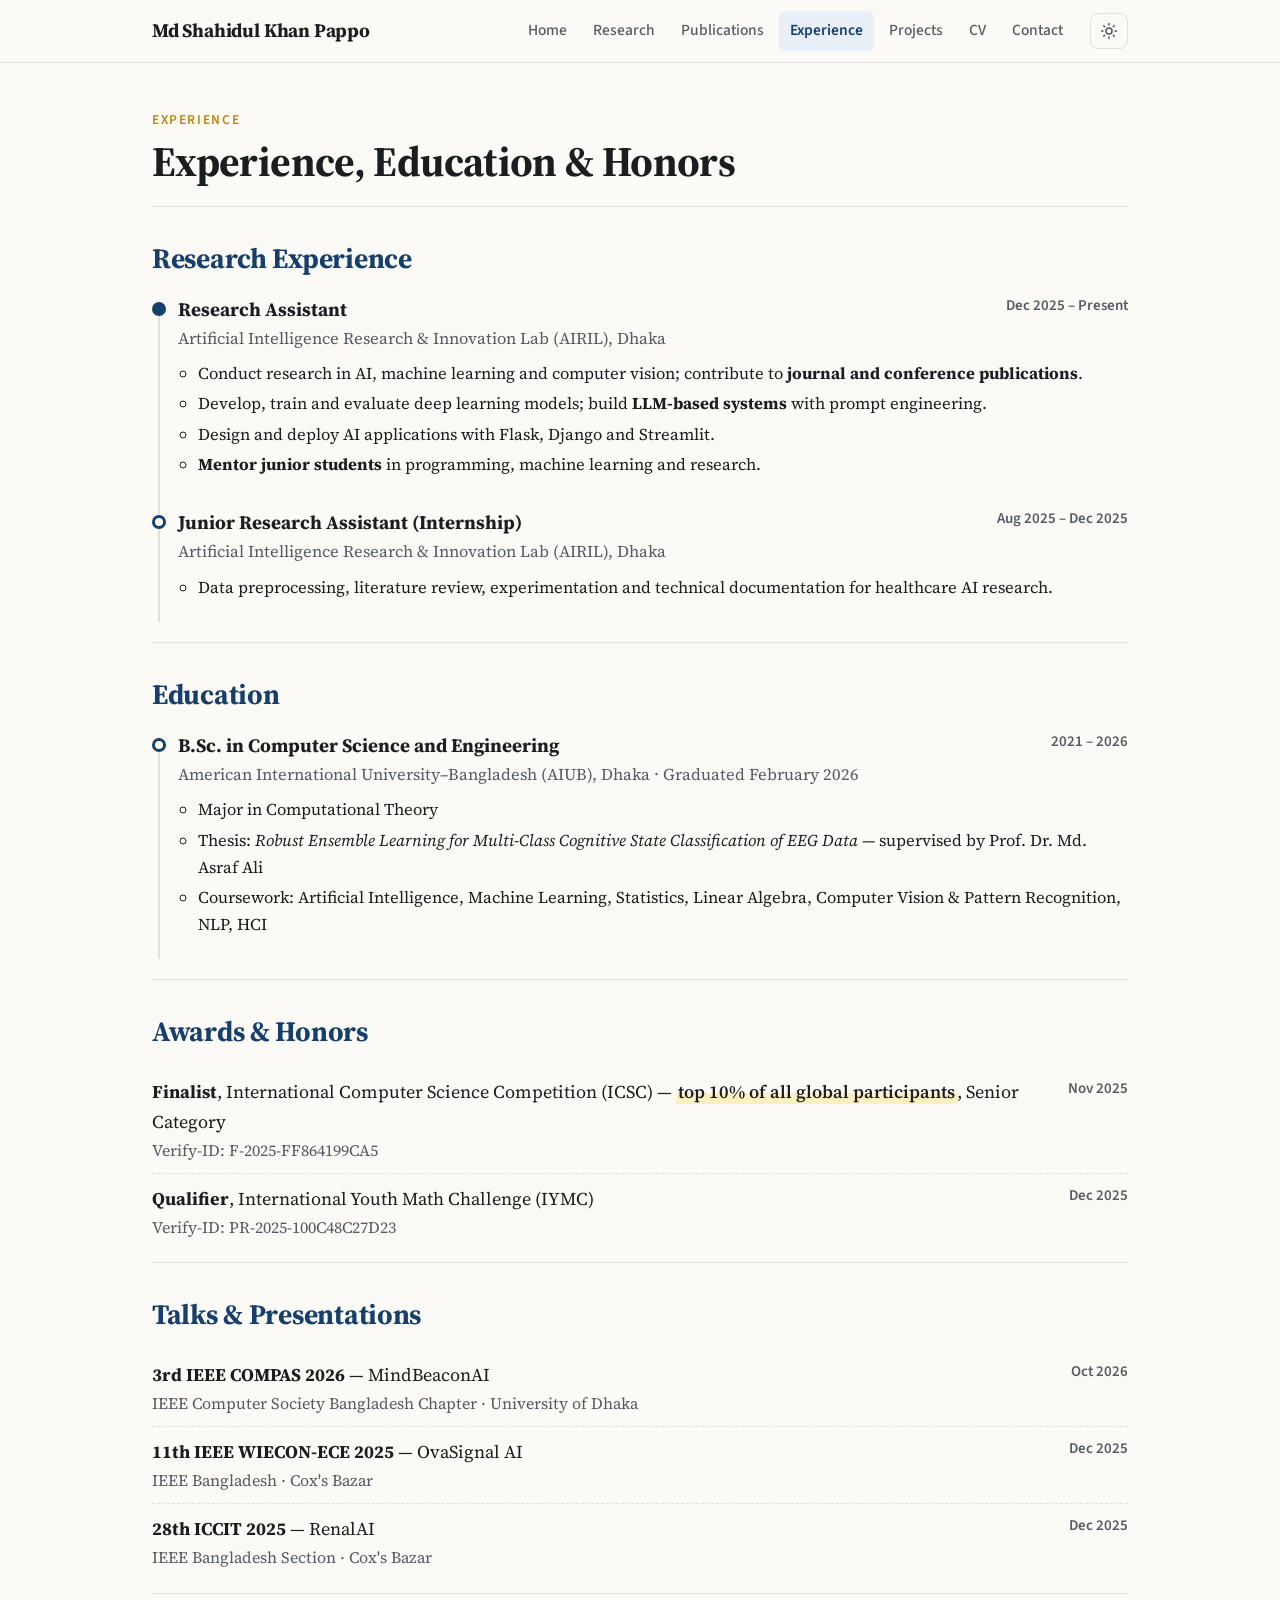
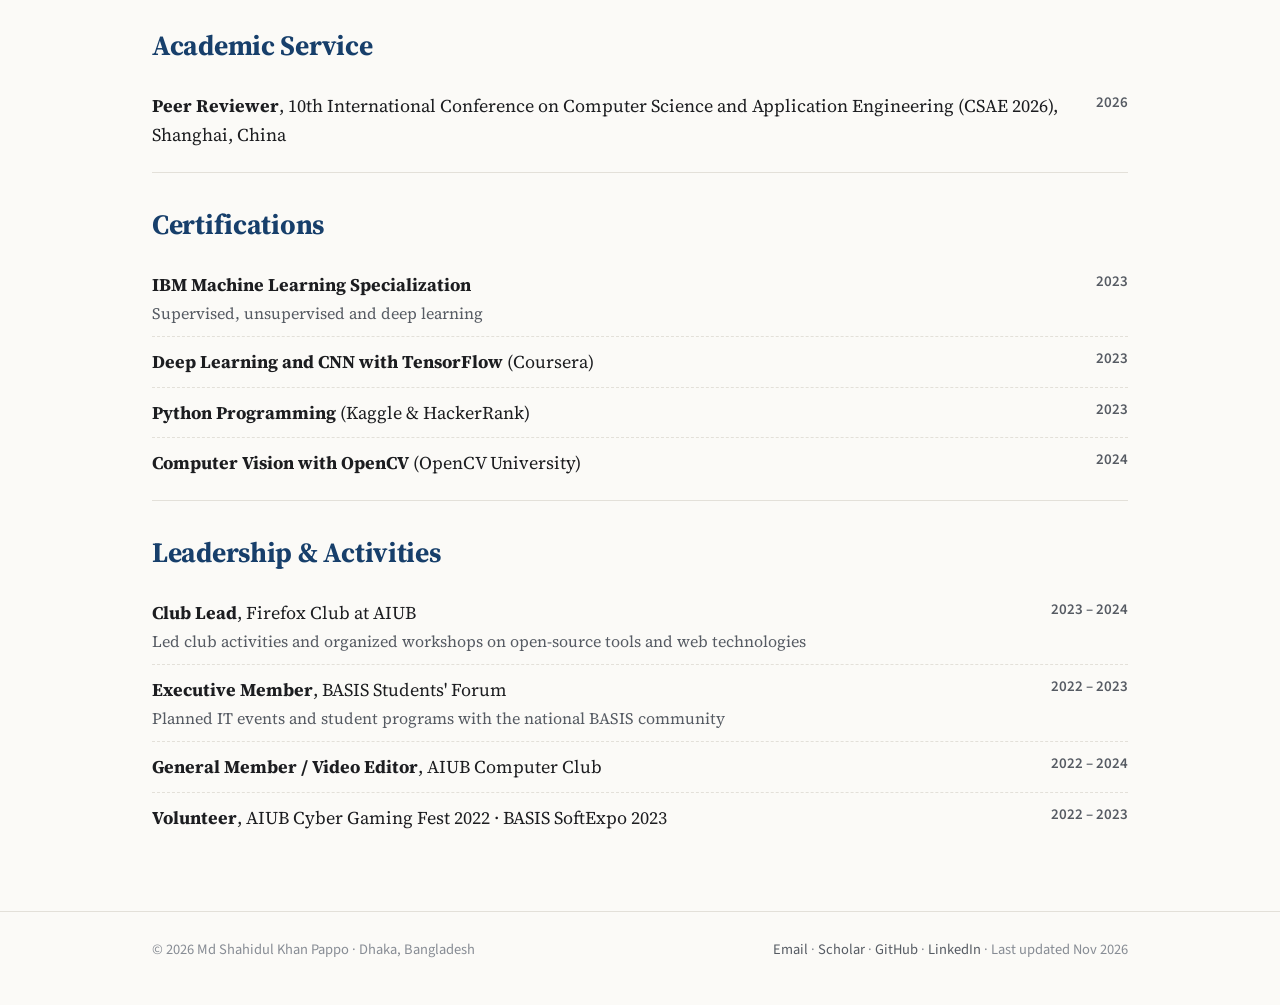
==== experience.html @ 3fa84cf3 "Initial commit" ====
<!DOCTYPE html>
<html lang="en">
<head>
<meta charset="UTF-8">
<meta name="viewport" content="width=device-width, initial-scale=1, viewport-fit=cover">
<title>Experience · Md Shahidul Khan Pappo</title>
<meta name="description" content="Research experience, education, awards, talks and service of Md Shahidul Khan Pappo.">
<meta name="author" content="Md Shahidul Khan Pappo">
<meta name="keywords" content="Md Shahidul Khan Pappo, AI researcher, medical imaging, explainable AI, trustworthy AI, federated learning, LLM agents, Bangladesh">
<meta property="og:type" content="website">
<meta property="og:title" content="Experience · Md Shahidul Khan Pappo">
<meta property="og:description" content="Research experience, education, awards, talks and service of Md Shahidul Khan Pappo.">
<meta property="og:image" content="https://avatars.githubusercontent.com/u/110984853?v=4">
<meta name="theme-color" content="#173f6b">
<link rel="icon" href="data:image/svg+xml,%3Csvg xmlns='http://www.w3.org/2000/svg' viewBox='0 0 100 100'%3E%3Crect width='100' height='100' rx='18' fill='%23173f6b'/%3E%3Ctext x='50' y='66' font-size='46' text-anchor='middle' fill='white' font-family='Georgia,serif'%3ESP%3C/text%3E%3C/svg%3E">
<link rel="preconnect" href="https://fonts.googleapis.com">
<link rel="preconnect" href="https://fonts.gstatic.com" crossorigin>
<link href="https://fonts.googleapis.com/css2?family=Source+Serif+4:ital,opsz,wght@0,8..60,400;0,8..60,600;0,8..60,700;1,8..60,400&amp;family=Source+Sans+3:wght@400;500;600;700&amp;display=swap" rel="stylesheet">
<link rel="stylesheet" href="assets/style.css">
<script src="assets/main.js"></script>
</head>
<body>
<a class="skip" href="#main">Skip to content</a>
<header class="nav">
  <div class="wrap">
    <a class="brand" href="index.html">Md Shahidul Khan Pappo</a>
    <nav class="menu" id="menu" aria-label="Main">
      <a href="index.html">Home</a>
      <a href="research.html">Research</a>
      <a href="publications.html">Publications</a>
      <a href="experience.html">Experience</a>
      <a href="projects.html">Projects</a>
      <a href="cv.html">CV</a>
      <a href="contact.html">Contact</a>
    </nav>
    <button class="iconbtn" id="themeBtn" aria-label="Toggle dark mode" title="Dark / light"><svg viewBox="0 0 24 24" fill="none" stroke="currentColor" stroke-width="2" stroke-linecap="round"><circle cx="12" cy="12" r="4"/><path d="M12 2v2M12 20v2M4.9 4.9l1.4 1.4M17.7 17.7l1.4 1.4M2 12h2M20 12h2M4.9 19.1l1.4-1.4M17.7 6.3l1.4-1.4"/></svg></button>
    <button class="iconbtn" id="menuBtn" aria-label="Open menu" aria-expanded="false" aria-controls="menu"><svg viewBox="0 0 24 24" fill="none" stroke="currentColor" stroke-width="2" stroke-linecap="round"><path d="M4 7h16M4 12h16M4 17h16"/></svg></button>
  </div>
</header>

<main id="main" class="wrap">

<section class="pagehead">
  <div class="kicker">Experience</div>
  <h1>Experience, Education &amp; Honors</h1>
</section>

<section class="block">
  <h2>Research Experience</h2>
  <ul class="tl">
    <li class="now">
      <div class="head"><b>Research Assistant</b><span class="when">Dec 2025 – Present</span></div>
      <span class="org">Artificial Intelligence Research &amp; Innovation Lab (AIRIL), Dhaka</span>
      <ul>
        <li>Conduct research in AI, machine learning and computer vision; contribute to <strong>journal and conference publications</strong>.</li>
        <li>Develop, train and evaluate deep learning models; build <strong>LLM-based systems</strong> with prompt engineering.</li>
        <li>Design and deploy AI applications with Flask, Django and Streamlit.</li>
        <li><strong>Mentor junior students</strong> in programming, machine learning and research.</li>
      </ul>
    </li>
    <li>
      <div class="head"><b>Junior Research Assistant (Internship)</b><span class="when">Aug 2025 – Dec 2025</span></div>
      <span class="org">Artificial Intelligence Research &amp; Innovation Lab (AIRIL), Dhaka</span>
      <ul><li>Data preprocessing, literature review, experimentation and technical documentation for healthcare AI research.</li></ul>
    </li>
  </ul>
</section>

<section class="block">
  <h2>Education</h2>
  <ul class="tl">
    <li>
      <div class="head"><b>B.Sc. in Computer Science and Engineering</b><span class="when">2021 – 2026</span></div>
      <span class="org">American International University–Bangladesh (AIUB), Dhaka · Graduated February 2026</span>
      <ul>
        <li>Major in Computational Theory</li>
        <li>Thesis: <em>Robust Ensemble Learning for Multi-Class Cognitive State Classification of EEG Data</em> — supervised by Prof. Dr. Md. Asraf Ali</li>
        <li>Coursework: Artificial Intelligence, Machine Learning, Statistics, Linear Algebra, Computer Vision &amp; Pattern Recognition, NLP, HCI</li>
      </ul>
    </li>
  </ul>
</section>

<section class="block">
  <h2>Awards &amp; Honors</h2>
  <div class="row"><div><b>Finalist</b>, International Computer Science Competition (ICSC) — <mark>top 10% of all global participants</mark>, Senior Category<span class="sub2">Verify-ID: F-2025-FF864199CA5</span></div><div class="when">Nov 2025</div></div>
  <div class="row"><div><b>Qualifier</b>, International Youth Math Challenge (IYMC)<span class="sub2">Verify-ID: PR-2025-100C48C27D23</span></div><div class="when">Dec 2025</div></div>
</section>

<section class="block">
  <h2>Talks &amp; Presentations</h2>
  <div class="row"><div><b>3rd IEEE COMPAS 2026</b> — MindBeaconAI<span class="sub2">IEEE Computer Society Bangladesh Chapter · University of Dhaka</span></div><div class="when">Oct 2026</div></div>
  <div class="row"><div><b>11th IEEE WIECON-ECE 2025</b> — OvaSignal AI<span class="sub2">IEEE Bangladesh · Cox's Bazar</span></div><div class="when">Dec 2025</div></div>
  <div class="row"><div><b>28th ICCIT 2025</b> — RenalAI<span class="sub2">IEEE Bangladesh Section · Cox's Bazar</span></div><div class="when">Dec 2025</div></div>
</section>

<section class="block">
  <h2>Academic Service</h2>
  <div class="row"><div><b>Peer Reviewer</b>, 10th International Conference on Computer Science and Application Engineering (CSAE 2026), Shanghai, China</div><div class="when">2026</div></div>
</section>

<section class="block">
  <h2>Certifications</h2>
  <div class="row"><div><b>IBM Machine Learning Specialization</b><span class="sub2">Supervised, unsupervised and deep learning</span></div><div class="when">2023</div></div>
  <div class="row"><div><b>Deep Learning and CNN with TensorFlow</b> (Coursera)</div><div class="when">2023</div></div>
  <div class="row"><div><b>Python Programming</b> (Kaggle &amp; HackerRank)</div><div class="when">2023</div></div>
  <div class="row"><div><b>Computer Vision with OpenCV</b> (OpenCV University)</div><div class="when">2024</div></div>
</section>

<section class="block">
  <h2>Leadership &amp; Activities</h2>
  <div class="row"><div><b>Club Lead</b>, Firefox Club at AIUB<span class="sub2">Led club activities and organized workshops on open-source tools and web technologies</span></div><div class="when">2023 – 2024</div></div>
  <div class="row"><div><b>Executive Member</b>, BASIS Students' Forum<span class="sub2">Planned IT events and student programs with the national BASIS community</span></div><div class="when">2022 – 2023</div></div>
  <div class="row"><div><b>General Member / Video Editor</b>, AIUB Computer Club</div><div class="when">2022 – 2024</div></div>
  <div class="row"><div><b>Volunteer</b>, AIUB Cyber Gaming Fest 2022 · BASIS SoftExpo 2023</div><div class="when">2022 – 2023</div></div>
</section>

</main>

<footer class="site">
  <div class="wrap">
    <span>© <span id="yr">2026</span> Md Shahidul Khan Pappo · Dhaka, Bangladesh</span>
    <span><a href="mailto:mdshahidulkhanpappo1999@gmail.com">Email</a> · <a href="https://scholar.google.com/citations?user=_DzcWLcAAAAJ&amp;hl=en" target="_blank" rel="noopener">Scholar</a> · <a href="https://github.com/Pappokhan" target="_blank" rel="noopener">GitHub</a> · <a href="https://www.linkedin.com/in/iampappokhan/" target="_blank" rel="noopener">LinkedIn</a> · Last updated Nov 2026</span>
  </div>
</footer>
</body>
</html>
---- assets/style.css ----
/* ================================================================
   Md Shahidul Khan Pappo — personal academic website
   Shared stylesheet · responsive: phone (<640) · tablet (<1024) · desktop
   ================================================================ */
:root{
  --bg:#fbfaf7; --paper:#ffffff; --ink:#1c1d20; --muted:#565b63; --faint:#878c94;
  --rule:#e3e0d9; --accent:#173f6b; --accent-2:#1f5d99; --accent-soft:#e9eff6;
  --link:#1a5aa0; --hl:#fff1bf; --hl-ink:#5a4300; --gold:#b8860b; --star:#c2410c;
  --serif:"Source Serif 4",Georgia,"Times New Roman",serif;
  --sans:"Source Sans 3",-apple-system,"Segoe UI",Helvetica,Arial,sans-serif;
  --radius:10px; --maxw:1040px; --shadow:0 1px 2px rgba(0,0,0,.04),0 4px 14px rgba(0,0,0,.04);
}
@media (prefers-color-scheme: dark){
  :root:not([data-theme="light"]){
    --bg:#141619; --paper:#1b1e23; --ink:#e8e6e1; --muted:#a7acb3; --faint:#7f858d;
    --rule:#2b2f35; --accent:#93b9e6; --accent-2:#b4cff0; --accent-soft:#1d2836;
    --link:#93b9e6; --hl:#3b331b; --hl-ink:#f3d98a; --gold:#e0b14a; --star:#fb923c;
    --shadow:none;
  }
}
:root[data-theme="dark"]{
  --bg:#141619; --paper:#1b1e23; --ink:#e8e6e1; --muted:#a7acb3; --faint:#7f858d;
  --rule:#2b2f35; --accent:#93b9e6; --accent-2:#b4cff0; --accent-soft:#1d2836;
  --link:#93b9e6; --hl:#3b331b; --hl-ink:#f3d98a; --gold:#e0b14a; --star:#fb923c;
  --shadow:none;
}

*,*::before,*::after{box-sizing:border-box}
html{-webkit-text-size-adjust:100%;scroll-behavior:smooth}
body{margin:0;background:var(--bg);color:var(--ink);font-family:var(--serif);font-size:18px;line-height:1.65;-webkit-font-smoothing:antialiased;overflow-x:hidden}
img{max-width:100%;display:block}
a{color:var(--link);text-decoration:none}
a:hover{text-decoration:underline;text-underline-offset:3px}
strong{font-weight:700}
.wrap{max-width:var(--maxw);margin:0 auto;padding:0 32px}
.skip{position:absolute;left:-999px}
.skip:focus{left:12px;top:12px;background:var(--paper);padding:8px 12px;z-index:99}

/* highlight marker for strong points */
mark,.mark{background:linear-gradient(transparent 55%,var(--hl) 55%);color:inherit;padding:0 2px;font-weight:600}

/* ---------------- NAV ---------------- */
.nav{position:sticky;top:0;z-index:50;background:color-mix(in srgb,var(--bg) 90%,transparent);backdrop-filter:saturate(1.4) blur(10px);-webkit-backdrop-filter:saturate(1.4) blur(10px);border-bottom:1px solid var(--rule)}
.nav .wrap{display:flex;align-items:center;gap:16px;min-height:62px}
.brand{font-family:var(--serif);font-weight:700;font-size:19px;color:var(--ink);white-space:nowrap;margin-right:auto;letter-spacing:-.01em}
.brand:hover{text-decoration:none;color:var(--accent)}
.menu{display:flex;gap:4px;font-family:var(--sans);font-size:15.5px;font-weight:500}
.menu a{color:var(--muted);padding:7px 11px;border-radius:7px;white-space:nowrap}
.menu a:hover{color:var(--accent);background:var(--accent-soft);text-decoration:none}
.menu a.active{color:var(--accent);background:var(--accent-soft);font-weight:600}
.iconbtn{background:none;border:1px solid var(--rule);color:var(--muted);border-radius:8px;width:38px;height:36px;cursor:pointer;display:inline-flex;align-items:center;justify-content:center;flex-shrink:0}
.iconbtn:hover{color:var(--accent);border-color:var(--accent)}
.iconbtn svg{width:18px;height:18px}
#menuBtn{display:none}

/* ---------------- PAGE HEAD ---------------- */
.pagehead{padding:46px 0 10px}
.pagehead .kicker{font-family:var(--sans);font-size:13.5px;font-weight:600;letter-spacing:.12em;text-transform:uppercase;color:var(--gold)}
.pagehead h1{font-size:42px;line-height:1.15;margin:6px 0 10px;letter-spacing:-.015em}
.pagehead p.lede{font-size:19px;color:var(--muted);max-width:760px;margin:0}

/* ---------------- HERO (home) ---------------- */
.hero{display:grid;grid-template-columns:1fr 260px;gap:52px;padding:56px 0 36px;align-items:start}
.hero h1{font-size:46px;line-height:1.1;margin:0 0 8px;letter-spacing:-.02em}
.hero .role{font-family:var(--sans);font-size:18px;color:var(--muted);margin:0 0 22px}
.hero .role b{color:var(--ink);font-weight:600}
.hero p{margin:0 0 15px}
.side{position:sticky;top:90px}
.photo{width:260px;height:260px;border-radius:50%;object-fit:cover;color:transparent;font-size:0;border:4px solid var(--paper);box-shadow:0 0 0 1px var(--rule),var(--shadow);background:var(--accent-soft)}
.card-contact{margin-top:20px;font-family:var(--sans);font-size:15.5px;line-height:1.55}
.card-contact div{display:flex;gap:10px;align-items:flex-start;padding:5px 0;color:var(--muted);word-break:break-word}
.card-contact svg{width:17px;height:17px;flex-shrink:0;margin-top:3px;fill:var(--accent)}
.card-contact a{color:var(--ink)}

.callout{border-left:4px solid var(--gold);background:var(--hl);color:var(--ink);padding:14px 18px;border-radius:0 8px 8px 0;margin:22px 0 4px;font-size:17px}
.callout b{color:var(--hl-ink)}

.links-row{display:flex;flex-wrap:wrap;gap:8px;margin-top:22px}
.pill{display:inline-flex;align-items:center;gap:7px;font-family:var(--sans);font-size:15px;font-weight:500;padding:7px 14px;border:1px solid var(--rule);border-radius:999px;color:var(--ink);background:var(--paper);min-height:40px}
.pill:hover{border-color:var(--accent);color:var(--accent);text-decoration:none}
.pill svg{width:17px;height:17px;fill:currentColor}
.pill.primary{background:var(--accent);border-color:var(--accent);color:var(--bg)}
.pill.primary:hover{background:var(--accent-2);color:var(--bg)}

/* ---------------- STATS (strong points) ---------------- */
.stats{display:grid;grid-template-columns:repeat(4,1fr);gap:14px;margin:8px 0 6px}
.stat{background:var(--paper);border:1px solid var(--rule);border-radius:var(--radius);padding:18px 18px 16px;box-shadow:var(--shadow);position:relative;overflow:hidden}
.stat::before{content:"";position:absolute;inset:0 0 auto 0;height:3px;background:var(--accent)}
.stat.gold::before{background:var(--gold)}
.stat .n{font-family:var(--serif);font-size:38px;font-weight:700;line-height:1;color:var(--accent)}
.stat.gold .n{color:var(--gold)}
.stat .l{font-family:var(--sans);font-size:14.5px;color:var(--muted);margin-top:8px;line-height:1.35}

/* strengths grid */
.strengths{display:grid;grid-template-columns:repeat(3,1fr);gap:16px}
.strength{background:var(--paper);border:1px solid var(--rule);border-radius:var(--radius);padding:20px;box-shadow:var(--shadow)}
.strength .ic{width:40px;height:40px;border-radius:9px;background:var(--accent-soft);display:flex;align-items:center;justify-content:center;margin-bottom:12px}
.strength .ic svg{width:22px;height:22px;fill:var(--accent)}
.strength h3{font-family:var(--serif);font-size:19px;margin:0 0 6px;text-transform:none;letter-spacing:0;color:var(--ink)}
.strength p{margin:0;font-size:16px;color:var(--muted);line-height:1.55}

/* ---------------- SECTIONS ---------------- */
section.block{padding:34px 0 12px;border-top:1px solid var(--rule)}
section.block:first-of-type{border-top:0}
h2{font-size:28px;margin:0 0 18px;color:var(--accent);letter-spacing:-.01em;line-height:1.25}
h2 .more{font-family:var(--sans);font-size:15px;font-weight:500;margin-left:10px;letter-spacing:0}
h3.sub{font-family:var(--sans);font-size:13.5px;letter-spacing:.11em;text-transform:uppercase;color:var(--faint);margin:28px 0 10px;font-weight:600}

/* news */
.news{list-style:none;padding:0;margin:0}
.news li{display:grid;grid-template-columns:100px 1fr;gap:16px;padding:8px 0;border-bottom:1px dashed var(--rule)}
.news li:last-child{border-bottom:0}
.news .d{font-family:var(--sans);font-size:15px;color:var(--muted);font-weight:600;padding-top:2px}
.badge-new{font-family:var(--sans);font-size:11.5px;font-weight:700;color:#fff;background:var(--star);border-radius:4px;padding:1px 6px;margin-right:6px;vertical-align:2px}

/* tags */
.tags{display:flex;flex-wrap:wrap;gap:8px;margin:0;padding:0;list-style:none}
.tags li{font-family:var(--sans);font-size:15px;background:var(--accent-soft);color:var(--accent);padding:6px 13px;border-radius:6px;font-weight:500}

/* themes / cards */
.grid3{display:grid;grid-template-columns:repeat(3,1fr);gap:16px}
.grid2{display:grid;grid-template-columns:repeat(2,1fr);gap:18px}
.card{border:1px solid var(--rule);background:var(--paper);border-radius:var(--radius);padding:20px 22px;box-shadow:var(--shadow);display:flex;flex-direction:column}
.card h3{font-family:var(--serif);font-size:20px;margin:0 0 6px;color:var(--ink);text-transform:none;letter-spacing:0}
.card p{margin:0 0 10px;font-size:16.5px;color:var(--muted);line-height:1.55}
.card .meta{font-family:var(--sans);font-size:13.5px;color:var(--faint);font-weight:600;letter-spacing:.03em}
.card .stack{font-family:var(--sans);font-size:14px;color:var(--accent);margin-top:auto;padding-top:6px}
.card ul{margin:4px 0 0;padding-left:20px;font-size:16px;color:var(--muted)}
.card.featured{border-color:var(--gold);box-shadow:0 0 0 1px var(--gold) inset,var(--shadow)}
.flag{display:inline-block;font-family:var(--sans);font-size:12px;font-weight:700;letter-spacing:.06em;text-transform:uppercase;color:var(--hl-ink);background:var(--hl);padding:2px 8px;border-radius:4px;margin-bottom:8px;width:fit-content}

/* ---------------- PUBLICATIONS ---------------- */
.pubfilter{display:flex;flex-wrap:wrap;gap:8px;margin:4px 0 8px}
.pubfilter button{font-family:var(--sans);font-size:15px;font-weight:500;padding:7px 14px;border:1px solid var(--rule);border-radius:999px;background:var(--paper);color:var(--muted);cursor:pointer;min-height:40px}
.pubfilter button.on{background:var(--accent);border-color:var(--accent);color:var(--bg)}
.pub{display:grid;grid-template-columns:96px 1fr;gap:20px;padding:16px 0;border-bottom:1px solid var(--rule)}
.pub:last-child{border-bottom:0}
.venue{font-family:var(--sans);font-size:13px;font-weight:700;text-align:center;padding:7px 4px;border-radius:6px;background:var(--accent);color:var(--bg);height:fit-content;line-height:1.3}
.venue.conf{background:var(--accent-soft);color:var(--accent)}
.venue.rev{background:transparent;color:var(--muted);border:1px solid var(--rule)}
.pub .t{font-weight:700;display:block;line-height:1.42;font-size:18px}
.pub .a{display:block;color:var(--muted);font-size:16px;margin-top:3px}
.pub .a .me{color:var(--ink);font-weight:700;text-decoration:underline;text-decoration-color:var(--faint);text-underline-offset:3px}
.pub .v{display:block;font-style:italic;font-size:16px}
.pub .btns{margin-top:8px;display:flex;flex-wrap:wrap;gap:6px}
.pub .btns a,.pub .btns span{font-family:var(--sans);font-size:13.5px;font-weight:600;padding:3px 10px;border:1px solid var(--rule);border-radius:5px;color:var(--muted);min-height:28px;display:inline-flex;align-items:center}
.pub .btns a:hover{border-color:var(--link);color:var(--link);text-decoration:none}
.pub .btns .q1{border-color:var(--gold);background:var(--hl);color:var(--hl-ink)}
.pub .btns .ieee{border-color:var(--accent);color:var(--accent)}
.pub .why{font-size:15.5px;color:var(--muted);margin-top:6px}
.note{font-family:var(--sans);font-size:14.5px;color:var(--faint);margin:6px 0 0}

/* ---------------- TIMELINE ---------------- */
.tl{position:relative;margin:0;padding:0 0 0 26px;list-style:none}
.tl::before{content:"";position:absolute;left:6px;top:8px;bottom:8px;width:2px;background:var(--rule)}
.tl>li{position:relative;padding:0 0 26px}
.tl>li::before{content:"";position:absolute;left:-26px;top:8px;width:14px;height:14px;border-radius:50%;background:var(--paper);border:3px solid var(--accent)}
.tl>li.now::before{background:var(--accent)}
.tl .head{display:flex;justify-content:space-between;gap:12px;flex-wrap:wrap}
.tl .head b{font-size:19px}
.tl .when{font-family:var(--sans);font-size:15px;color:var(--muted);font-weight:600;white-space:nowrap}
.tl .org{display:block;color:var(--muted);font-size:16.5px}
.tl ul{margin:8px 0 0;padding-left:20px;font-size:16.5px}
.tl ul li{margin:3px 0}

/* simple rows */
.row{display:grid;grid-template-columns:1fr auto;gap:14px;padding:10px 0;border-bottom:1px dashed var(--rule)}
.row:last-child{border-bottom:0}
.row .when{font-family:var(--sans);font-size:15px;color:var(--muted);white-space:nowrap;text-align:right;font-weight:600}
.row .sub2{display:block;color:var(--muted);font-size:16px}

/* skills */
.skills{display:grid;grid-template-columns:210px 1fr;gap:10px 22px;font-size:17px;margin:0}
.skills dt{font-family:var(--sans);font-weight:600;color:var(--ink);font-size:15.5px;padding-top:3px}
.skills dd{margin:0;color:var(--muted)}
.chips{display:flex;flex-wrap:wrap;gap:6px}
.chips span{font-family:var(--sans);font-size:14.5px;border:1px solid var(--rule);background:var(--paper);border-radius:6px;padding:3px 10px;color:var(--ink)}
.chips span.key{border-color:var(--accent);color:var(--accent);font-weight:600}

/* CV page */
.cvframe{width:100%;height:80vh;min-height:520px;border:1px solid var(--rule);border-radius:var(--radius);background:var(--paper)}

/* contact */
.contact-grid{display:grid;grid-template-columns:repeat(3,1fr);gap:16px}
.contact-card{background:var(--paper);border:1px solid var(--rule);border-radius:var(--radius);padding:22px;box-shadow:var(--shadow);word-break:break-word}
.contact-card .lbl{font-family:var(--sans);font-size:13px;letter-spacing:.1em;text-transform:uppercase;color:var(--faint);font-weight:600}
.contact-card .val{font-size:18px;font-weight:600;margin-top:6px}
.contact-card svg{width:26px;height:26px;fill:var(--accent);margin-bottom:10px}

/* footer */
footer.site{border-top:1px solid var(--rule);margin-top:56px;padding:26px 0 44px;font-family:var(--sans);font-size:14.5px;color:var(--faint)}
footer.site .wrap{display:flex;justify-content:space-between;flex-wrap:wrap;gap:10px}
footer.site a{color:var(--muted)}

/* ================================================================
   TABLET  (≤ 1024px)
   ================================================================ */
@media (max-width:1024px){
  body{font-size:17.5px}
  .wrap{padding:0 26px}
  .menu a{padding:7px 8px;font-size:15px}
  .hero{grid-template-columns:1fr 210px;gap:36px}
  .photo{width:210px;height:210px}
  .hero h1{font-size:40px}
  .stats{grid-template-columns:repeat(2,1fr)}
  .strengths,.grid3,.contact-grid{grid-template-columns:repeat(2,1fr)}
}

/* collapse menu into hamburger (large phones / small tablets) */
@media (max-width:900px){
  #menuBtn{display:inline-flex}
  .menu{position:absolute;top:62px;left:0;right:0;flex-direction:column;gap:0;background:var(--bg);border-bottom:1px solid var(--rule);padding:8px 16px 14px;display:none;box-shadow:0 8px 20px rgba(0,0,0,.06)}
  .menu.open{display:flex}
  .menu a{padding:12px 12px;font-size:17px;border-radius:8px}
}

/* ================================================================
   PHONE  (≤ 640px)
   ================================================================ */
@media (max-width:640px){
  body{font-size:16.5px;line-height:1.6}
  .wrap{padding:0 16px}
  .brand{font-size:17px}
  .hero{grid-template-columns:1fr;gap:18px;padding:28px 0 20px;text-align:left}
  .side{position:static;order:-1;display:flex;flex-direction:column;align-items:center}
  .photo{width:150px;height:150px}
  .card-contact{width:100%;margin-top:14px;border:1px solid var(--rule);border-radius:var(--radius);padding:10px 14px;background:var(--paper)}
  .hero h1{font-size:31px;text-align:center}
  .hero .role{text-align:center;font-size:16px}
  .pagehead{padding:28px 0 4px}
  .pagehead h1{font-size:31px}
  .pagehead p.lede{font-size:17px}
  h2{font-size:24px}
  .stats{grid-template-columns:1fr 1fr;gap:10px}
  .stat{padding:14px}
  .stat .n{font-size:30px}
  .stat .l{font-size:13.5px}
  .strengths,.grid3,.grid2,.contact-grid{grid-template-columns:1fr}
  .news li{grid-template-columns:1fr;gap:0}
  .pub{grid-template-columns:1fr;gap:8px}
  .pub .t{font-size:17px}
  .venue{width:fit-content;padding:4px 10px}
  .venue br{display:none}
  .row{grid-template-columns:1fr;gap:2px}
  .row .when{text-align:left}
  .skills{grid-template-columns:1fr;gap:4px}
  .skills dd{margin-bottom:14px}
  .links-row{justify-content:center}
  .cvframe{height:70vh;min-height:420px}
  footer.site .wrap{flex-direction:column}
}
@media (max-width:360px){ .stats{grid-template-columns:1fr} }

@media print{
  .nav,#themeBtn,#menuBtn,.pubfilter{display:none!important}
  body{background:#fff;color:#000;font-size:12pt}
  .card,.stat,.strength{box-shadow:none}
}
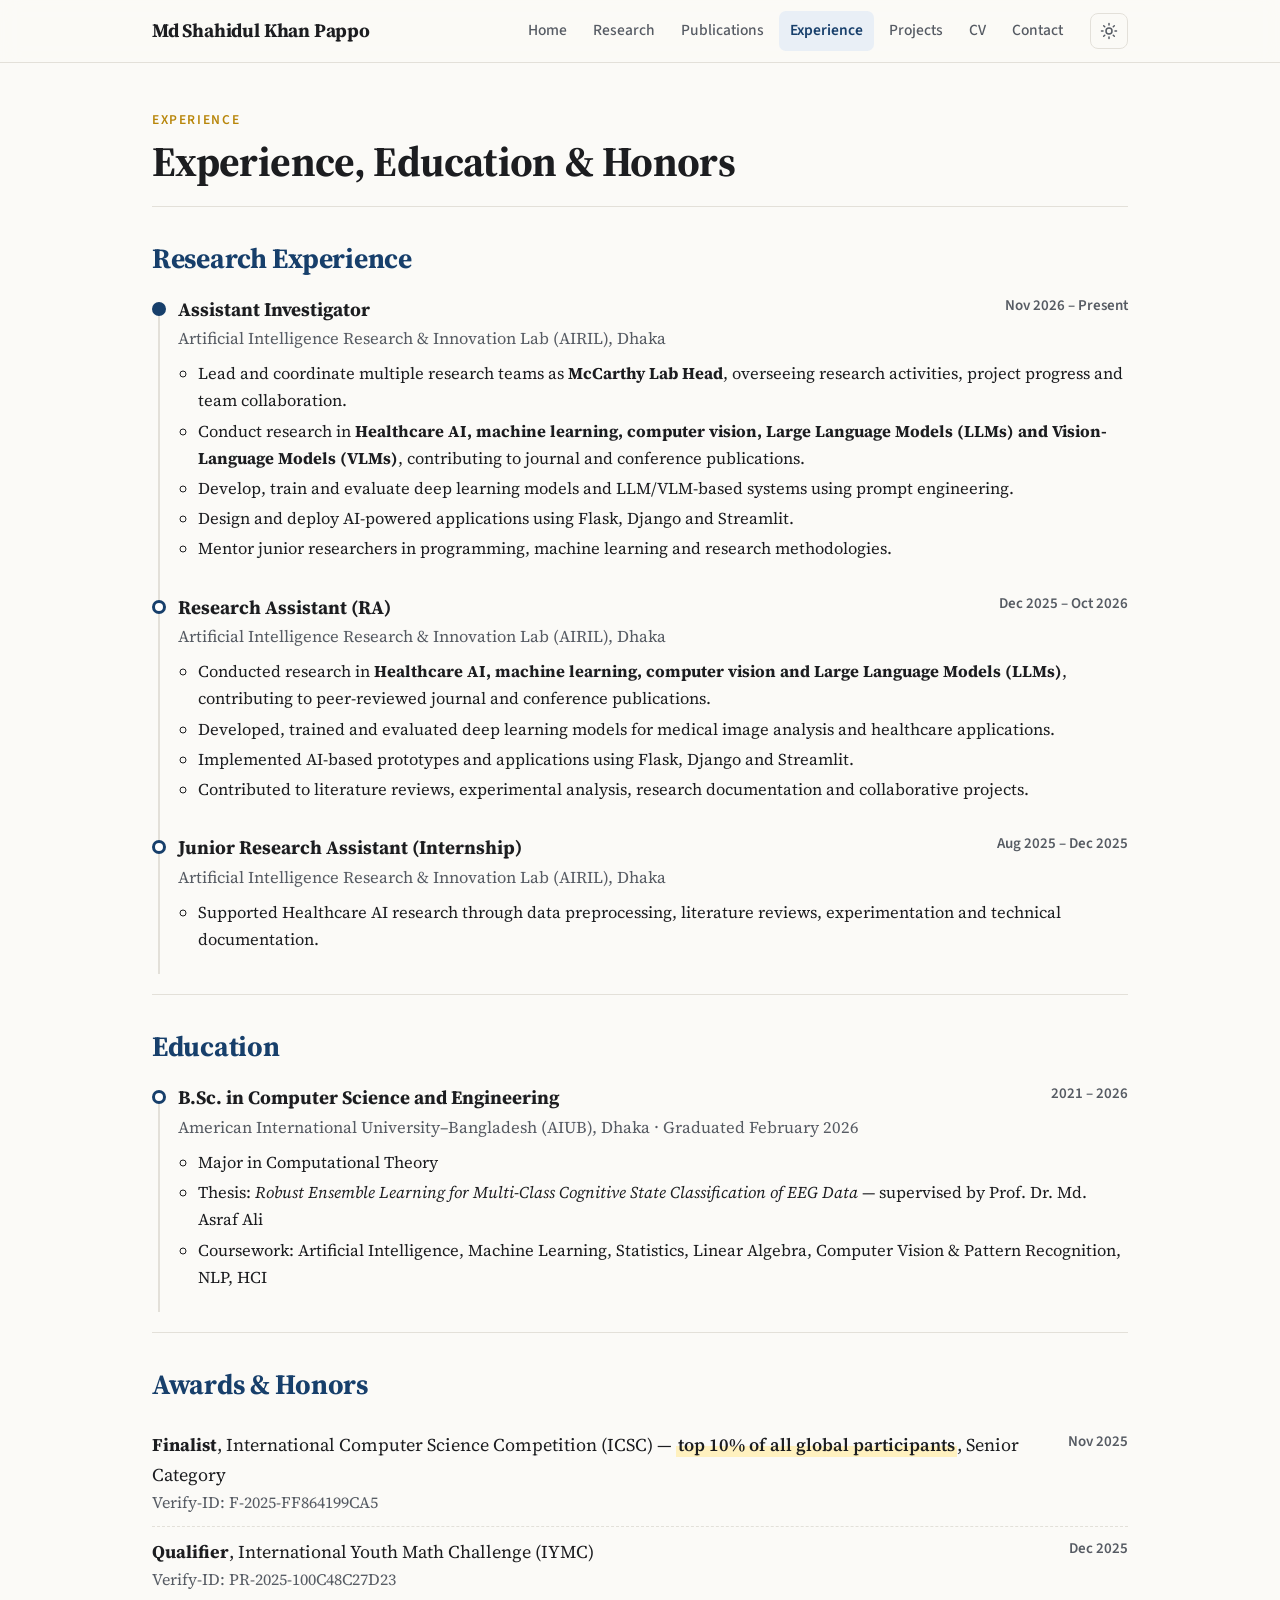
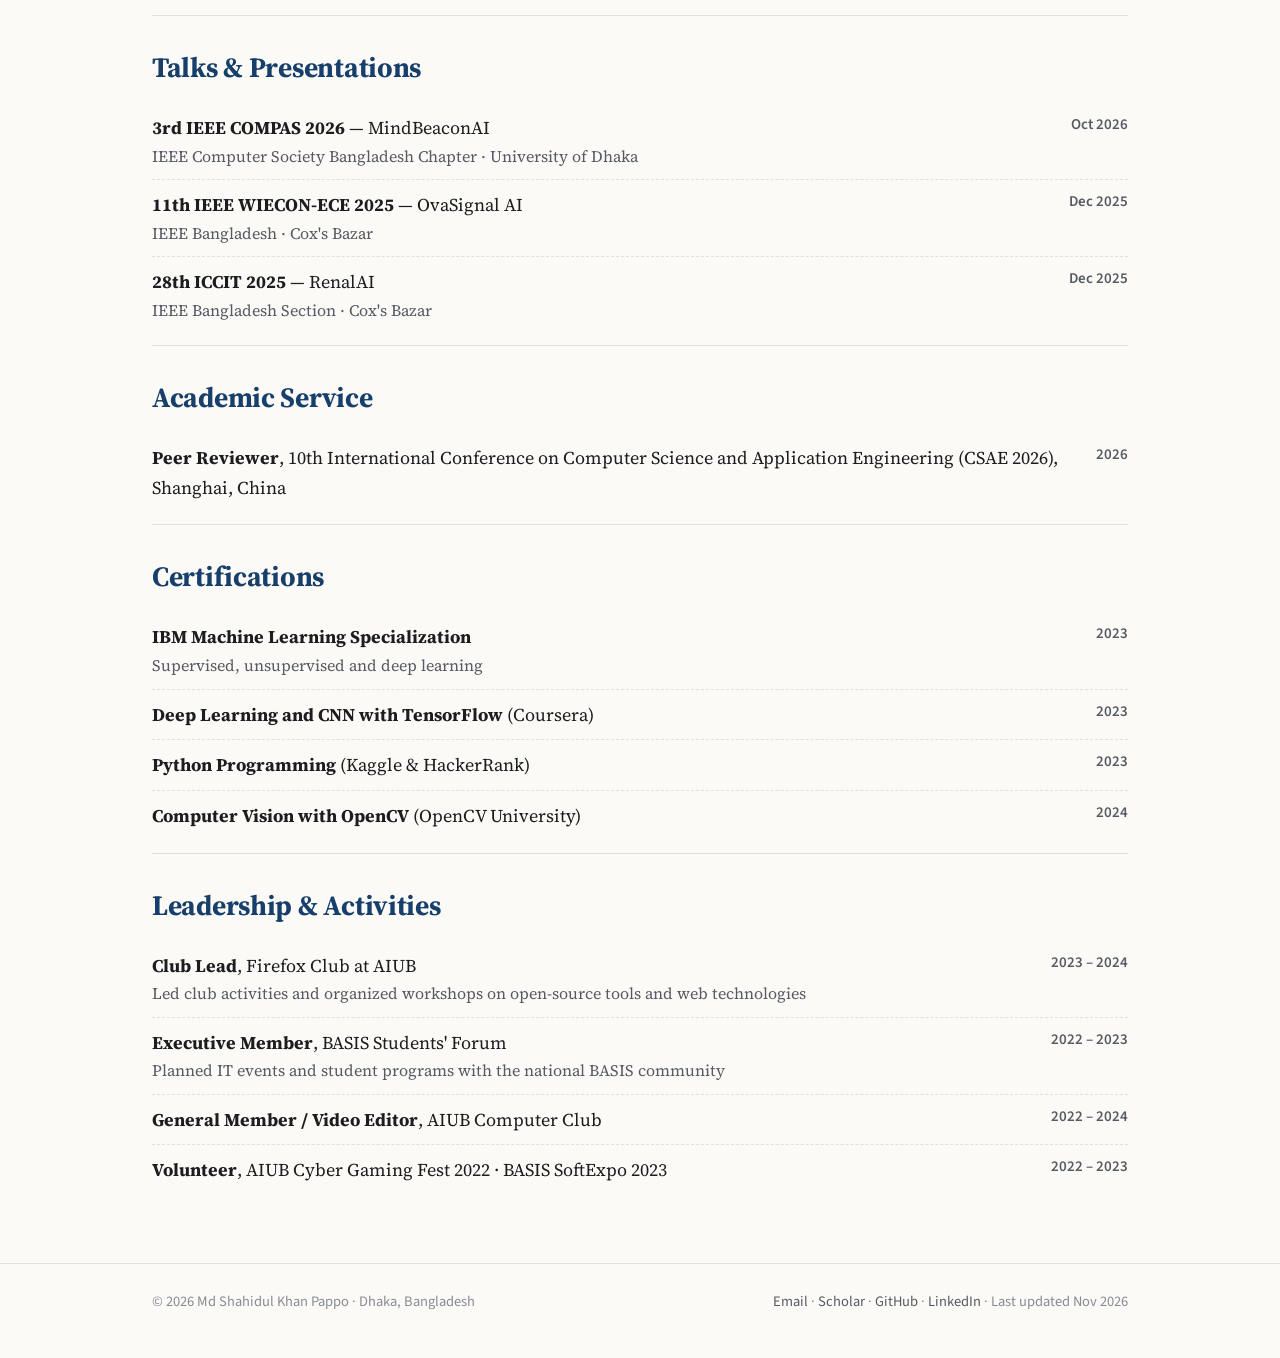
==== commit 27cc5d58: "Update experience.html" ====
--- a/experience.html
+++ b/experience.html
@@ -49,19 +49,43 @@
   <h2>Research Experience</h2>
   <ul class="tl">
     <li class="now">
-      <div class="head"><b>Research Assistant</b><span class="when">Dec 2025 – Present</span></div>
+      <div class="head">
+        <b>Assistant Investigator</b>
+        <span class="when">Nov 2026 – Present</span>
+      </div>
       <span class="org">Artificial Intelligence Research &amp; Innovation Lab (AIRIL), Dhaka</span>
       <ul>
-        <li>Conduct research in AI, machine learning and computer vision; contribute to <strong>journal and conference publications</strong>.</li>
-        <li>Develop, train and evaluate deep learning models; build <strong>LLM-based systems</strong> with prompt engineering.</li>
-        <li>Design and deploy AI applications with Flask, Django and Streamlit.</li>
-        <li><strong>Mentor junior students</strong> in programming, machine learning and research.</li>
+        <li>Lead and coordinate multiple research teams as <strong>McCarthy Lab Head</strong>, overseeing research activities, project progress and team collaboration.</li>
+        <li>Conduct research in <strong>Healthcare AI, machine learning, computer vision, Large Language Models (LLMs) and Vision-Language Models (VLMs)</strong>, contributing to journal and conference publications.</li>
+        <li>Develop, train and evaluate deep learning models and LLM/VLM-based systems using prompt engineering.</li>
+        <li>Design and deploy AI-powered applications using Flask, Django and Streamlit.</li>
+        <li>Mentor junior researchers in programming, machine learning and research methodologies.</li>
       </ul>
     </li>
+
     <li>
-      <div class="head"><b>Junior Research Assistant (Internship)</b><span class="when">Aug 2025 – Dec 2025</span></div>
+      <div class="head">
+        <b>Research Assistant (RA)</b>
+        <span class="when">Dec 2025 – Oct 2026</span>
+      </div>
       <span class="org">Artificial Intelligence Research &amp; Innovation Lab (AIRIL), Dhaka</span>
-      <ul><li>Data preprocessing, literature review, experimentation and technical documentation for healthcare AI research.</li></ul>
+      <ul>
+        <li>Conducted research in <strong>Healthcare AI, machine learning, computer vision and Large Language Models (LLMs)</strong>, contributing to peer-reviewed journal and conference publications.</li>
+        <li>Developed, trained and evaluated deep learning models for medical image analysis and healthcare applications.</li>
+        <li>Implemented AI-based prototypes and applications using Flask, Django and Streamlit.</li>
+        <li>Contributed to literature reviews, experimental analysis, research documentation and collaborative projects.</li>
+      </ul>
+    </li>
+
+    <li>
+      <div class="head">
+        <b>Junior Research Assistant (Internship)</b>
+        <span class="when">Aug 2025 – Dec 2025</span>
+      </div>
+      <span class="org">Artificial Intelligence Research &amp; Innovation Lab (AIRIL), Dhaka</span>
+      <ul>
+        <li>Supported Healthcare AI research through data preprocessing, literature reviews, experimentation and technical documentation.</li>
+      </ul>
     </li>
   </ul>
 </section>
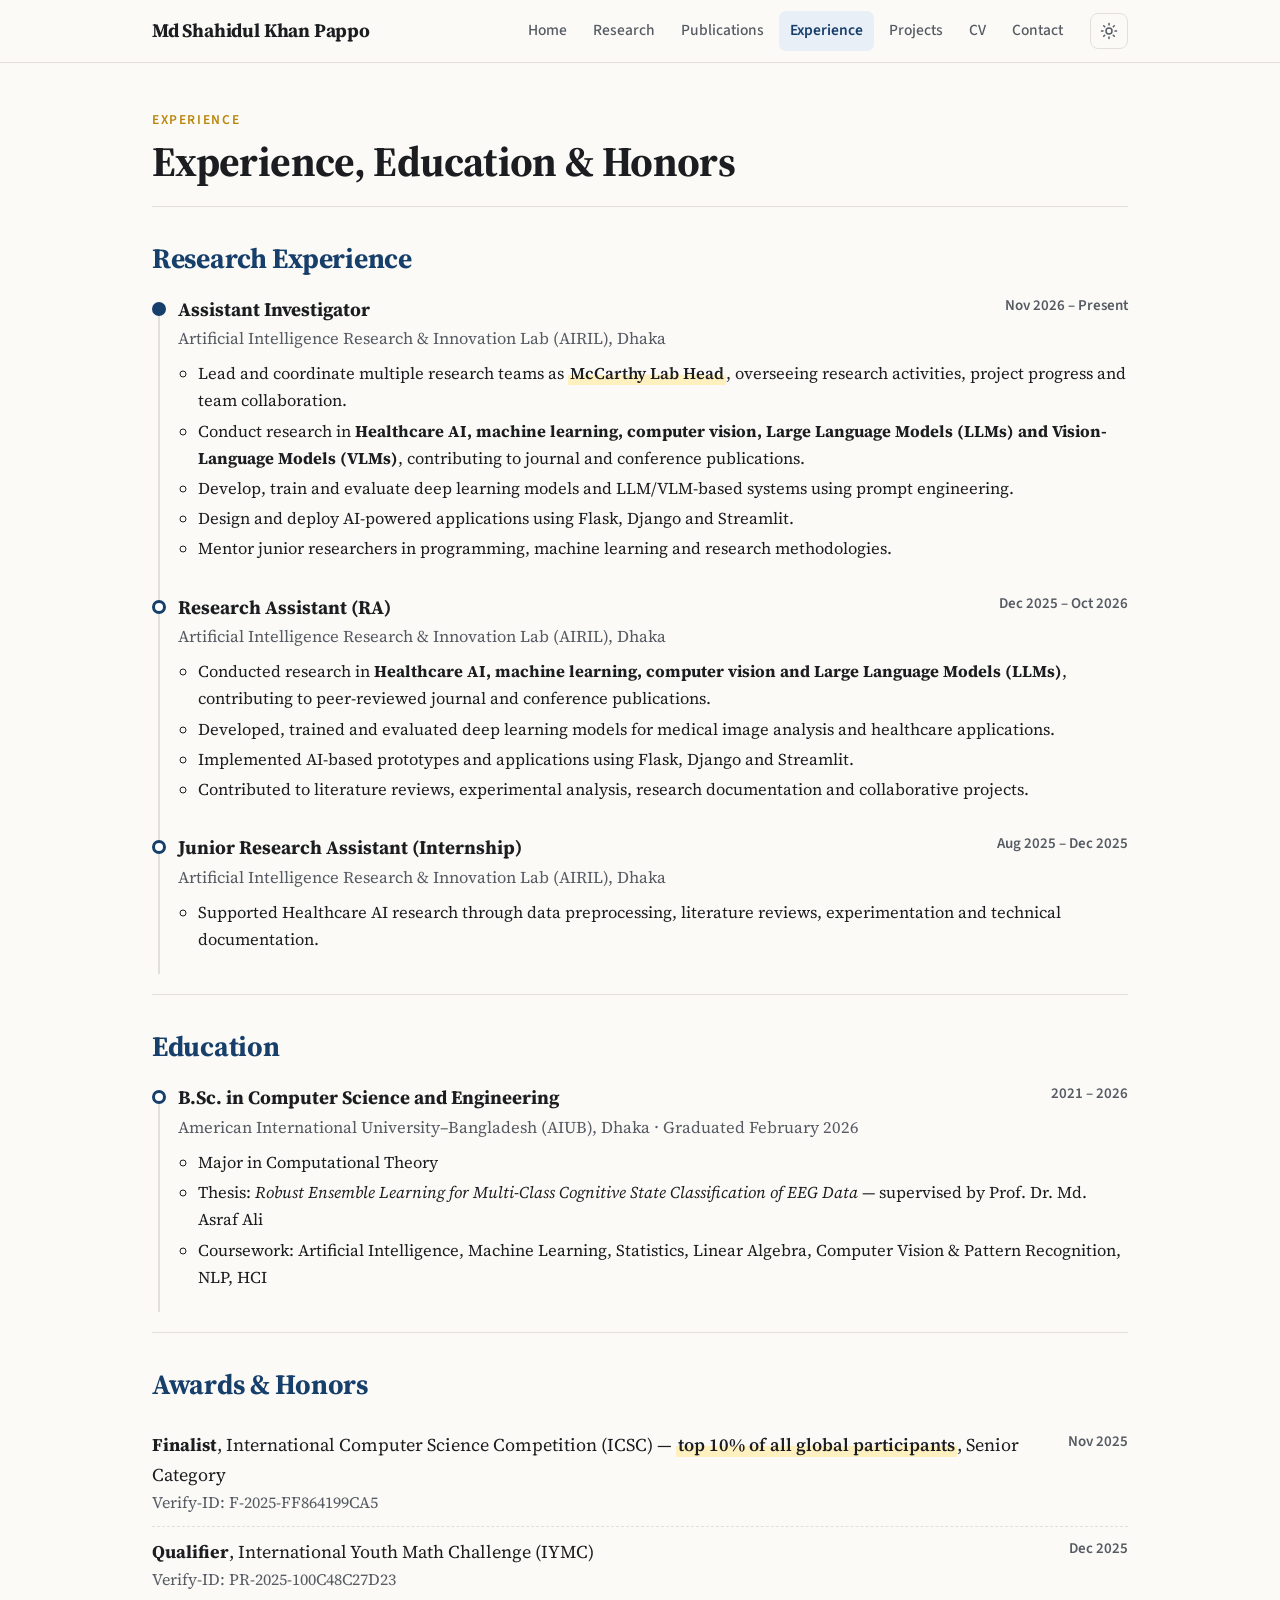
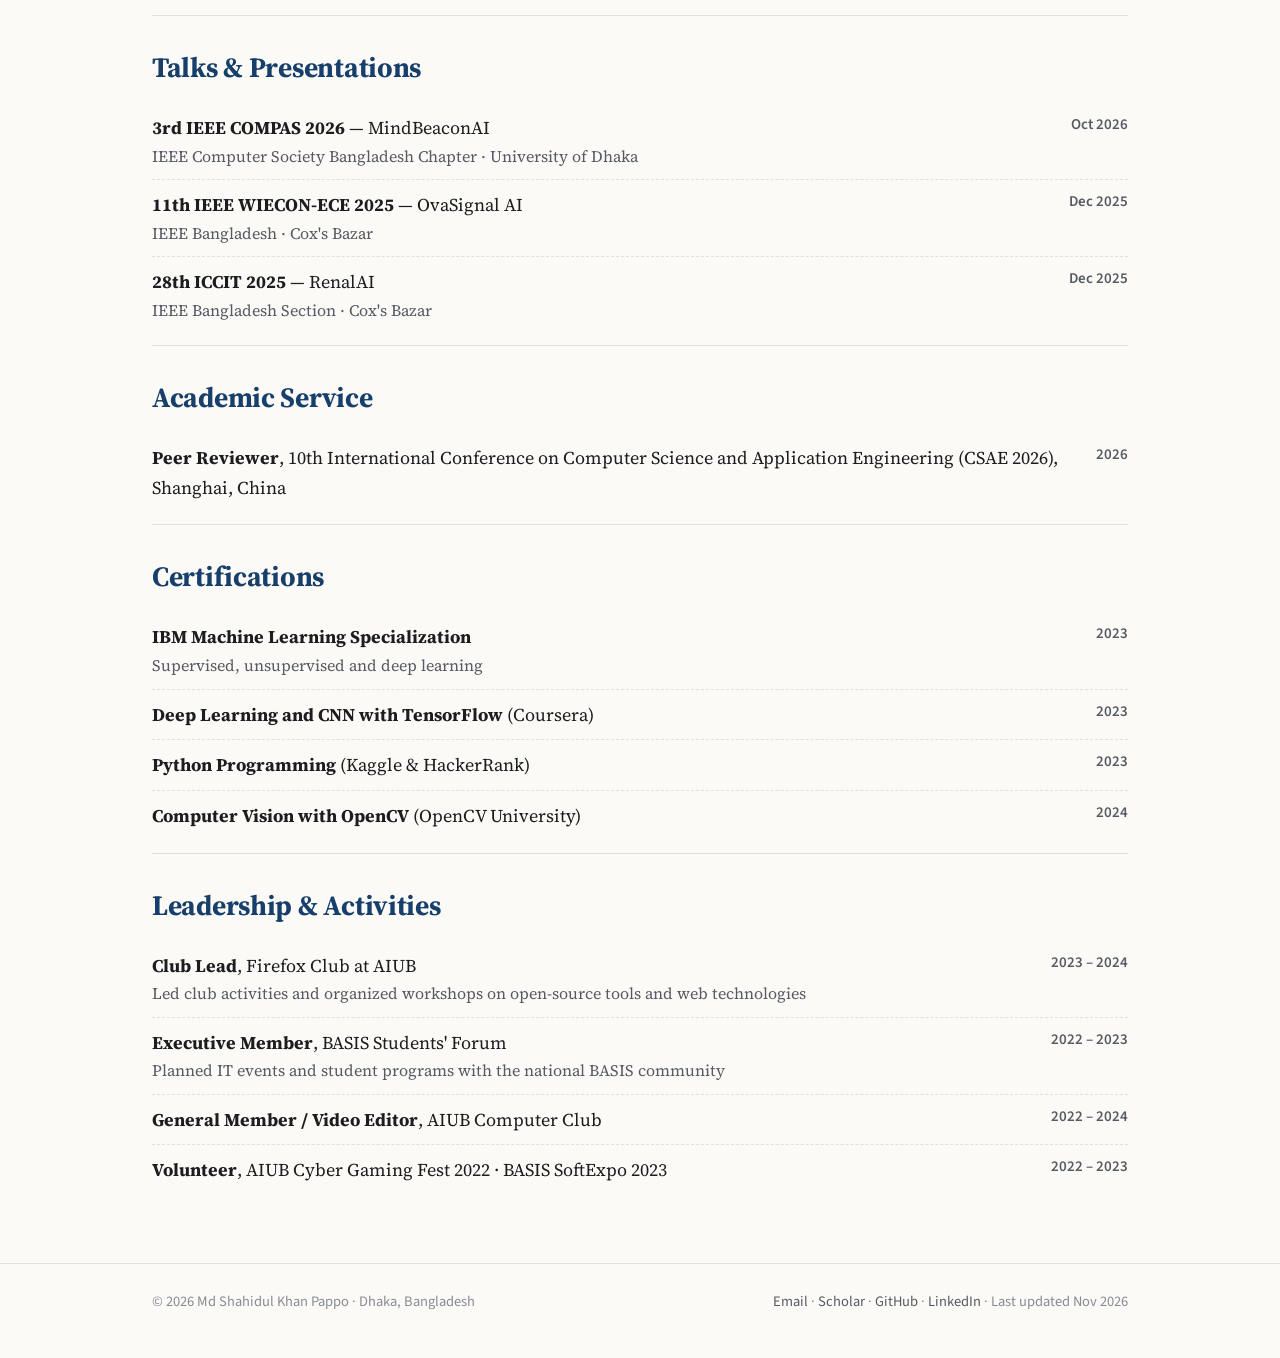
==== commit d871dfc5: "Update experience.html" ====
--- a/experience.html
+++ b/experience.html
@@ -55,7 +55,7 @@
       </div>
       <span class="org">Artificial Intelligence Research &amp; Innovation Lab (AIRIL), Dhaka</span>
       <ul>
-        <li>Lead and coordinate multiple research teams as <strong>McCarthy Lab Head</strong>, overseeing research activities, project progress and team collaboration.</li>
+        <li>Lead and coordinate multiple research teams as <strong><mark>McCarthy Lab Head</mark></strong>, overseeing research activities, project progress and team collaboration.</li>
         <li>Conduct research in <strong>Healthcare AI, machine learning, computer vision, Large Language Models (LLMs) and Vision-Language Models (VLMs)</strong>, contributing to journal and conference publications.</li>
         <li>Develop, train and evaluate deep learning models and LLM/VLM-based systems using prompt engineering.</li>
         <li>Design and deploy AI-powered applications using Flask, Django and Streamlit.</li>
